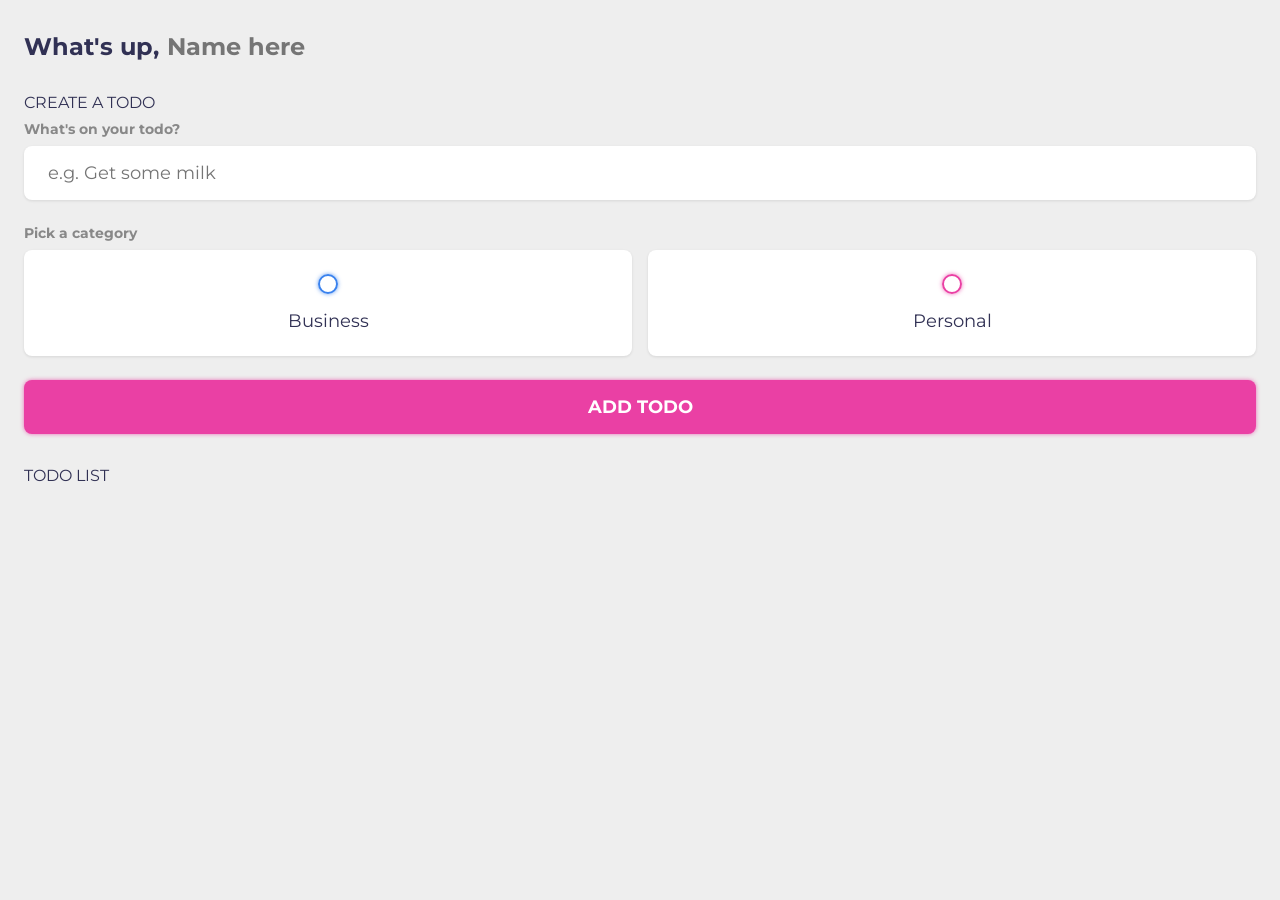
==== to-do list/index.html @ ca0c255d "Add files via upload" ====
<!DOCTYPE html>
<html lang="en">
<head>
	<meta charset="UTF-8" />
	<meta http-equiv="X-UA-Compatible" content="IE=edge" />
	<meta name="viewport" content="width=device-width, initial-scale=1.0" />
	<title>Todo List 2024 with LocalStorage</title>
	<!-- CSS Import -->
	<link rel="stylesheet" href="styles.css" />
	<!-- End of CSS Import -->
	<!-- Fonts -->
	<link rel="preconnect" href="https://fonts.googleapis.com">
	<link rel="preconnect" href="https://fonts.gstatic.com" crossorigin>
	<link href="https://fonts.googleapis.com/css2?family=Fira+Sans:ital,wght@0,400;0,700;0,900;1,400&family=Montserrat:ital,wght@0,400;0,700;0,900;1,400&display=swap" rel="stylesheet">
	<!-- End of Fonts -->
</head>
<body>
	<!-- App Wrapper -->
	<main class="app">
		<!-- Greeting -->
		<section class="greeting">
			<h2 class="title">
				What's up, <input type="text" id="name" placeholder="Name here" />
			</h2>
		</section>
		<!-- End of Greeting -->
		
		<!-- New Todo -->
		<section class="create-todo">
			<h3>CREATE A TODO</h3>
			<form id="new-todo-form">
				<h4>What's on your todo?</h4>
				<input 
					type="text" 
					placeholder="e.g. Get some milk"
					name="content"
					id="content" />
				
				<h4>Pick a category</h4>
				<div class="options">
					<label>
						<input type="radio" name="category" id="category1" value="business" /> 
						<span class="bubble business"></span>
						<div>Business</div>
					</label>
					<label>
						<input type="radio" name="category" id="category2" value="personal" />
						<span class="bubble personal"></span>
						<div>Personal</div>
					</label>
				</div>

				<input type="submit" value="Add todo" />
			</form>
		</section>
		<!-- End of New Todo -->

		<!-- Todo List -->
		<section class="todo-list">
			<h3>TODO LIST</h3>
			<div class="list" id="todo-list"></div>
		</section>
		<!-- End of Todo List -->

	</main>
	<!-- End of App Wrapper -->

	<!-- JS Import -->
	<script src="main.js"></script>
	<!-- End of JS Import -->
</body>
</html>
---- to-do list/styles.css ----
/* Variables */
:root {
	--primary: #EA40A4;
	--business: #3a82ee;
	--personal: var(--primary);
	--light: #EEE;
	--grey: #888;
	--dark: #313154;
	--danger: #ff5b57;

	--shadow: 0 1px 3px rgba(0, 0, 0, 0.1);

	--business-glow: 0px 0px 4px rgba(58, 130, 238, 0.75);
	--personal-glow: 0px 0px 4px rgba(234, 64, 164, 0.75);
}
/* End of Variables */

/* Resets */
* {
	margin: 0;
	padding: 0;
	box-sizing: border-box;
	font-family: 'montserrat', sans-serif;
}

input:not([type="radio"]):not([type="checkbox"]), button {
	appearance: none;
	border: none;
	outline: none;
	background: none;
	cursor: initial;
}
/* End of Resets */

body {
	background: var(--light);
	color: var(--dark);
}

section {
	margin-top: 2rem;
	margin-bottom: 2rem;
	padding-left: 1.5rem;
	padding-right: 1.5rem;
}

h3 {
	color: var(--dark);
	font-size: 1rem;
	font-weight: 400;
	margin-bottom: 0.5rem;
}

h4 {
	color: var(--grey);
	font-size: 0.875rem;
	font-weight: 700;
	margin-bottom: 0.5rem;
}

.greeting .title {
	display: flex;
}

.greeting .title input {
	margin-left: 0.5rem;
	flex: 1 1 0%;
	min-width: 0;
}

.greeting .title, 
.greeting .title input {
	color: var(--dark);
	font-size: 1.5rem;
	font-weight: 700;
}

.create-todo input[type="text"] {
	display: block;
	width: 100%;
	font-size: 1.125rem;
	padding: 1rem 1.5rem;
	color: var(--dark);
	background-color: #FFF;
	border-radius: 0.5rem;
	box-shadow: var(--shadow);
	margin-bottom: 1.5rem;
}

.create-todo .options {
	display: grid;
	grid-template-columns: repeat(2, 1fr);
	grid-gap: 1rem;
	margin-bottom: 1.5rem;
}

.create-todo .options label {
	display: flex;
	flex-direction: column;
	align-items: center;
	justify-content: center;
	background-color: #FFF;
	padding: 1.5rem;
	box-shadow: var(--shadow);
	border-radius: 0.5rem;
	cursor: pointer;
}

input[type="radio"],
input[type="checkbox"] {
	display: none;
}

.bubble {
	display: flex;
	align-items: center;
	justify-content: center;
	width: 20px;
	height: 20px;
	border-radius: 999px;
	border: 2px solid var(--business);
	box-shadow: var(--business-glow);
}

.bubble.personal {
	border-color: var(--personal);
	box-shadow: var(--personal-glow);
}

.bubble::after {
	content: '';
	display: block;
	opacity: 0;
	width: 0px;
	height: 0px;
	background-color: var(--business);
	box-shadow: var(--business-glow);
	border-radius: 999px;
	transition: 0.2s ease-in-out;
}

.bubble.personal::after {
	background-color: var(--personal);
	box-shadow: var(--personal-glow);
}

input:checked ~ .bubble::after {
	width: 10px;
	height: 10px;
	opacity: 1;
}

.create-todo .options label div {
	color: var(--dark);
	font-size: 1.125rem;
	margin-top: 1rem;
}

.create-todo input[type="submit"] {
	display: block;
	width: 100%;
	font-size: 1.125rem;
	padding: 1rem 1.5rem;
	color: #FFF;
	font-weight: 700;
	text-transform: uppercase;
	background-color: var(--primary);
	box-shadow: var(--personal-glow);
	border-radius: 0.5rem;
	cursor: pointer;
	transition: 0.2s ease-out;
}

.create-todo input[type="submit"]:hover {
	opacity: 0.75;
}

.todo-list .list {
	margin: 1rem 0;
}

.todo-list .todo-item {
	display: flex;
	align-items: center;
	background-color: #FFF;
	padding: 1rem;
	border-radius: 0.5rem;
	box-shadow: var(--shadow);
	margin-bottom: 1rem;
}

.todo-item label {
	display: block;
	margin-right: 1rem;
	cursor: pointer;
}

.todo-item .todo-content {
	flex: 1 1 0%;
}

.todo-item .todo-content input {
	color: var(--dark);
	font-size: 1.125rem;
}

.todo-item .actions {
	display: flex;
	align-items: center;
}

.todo-item .actions button {
	display: block;
	padding: 0.5rem;
	border-radius: 0.25rem;
	color: #FFF;
	cursor: pointer;
	transition: 0.2s ease-in-out;
}

.todo-item .actions button:hover {
	opacity: 0.75;
}

.todo-item .actions .edit {
	margin-right: 0.5rem;
	background-color: var(--primary);
}

.todo-item .actions .delete {
	background-color: var(--danger);
}

.todo-item.done .todo-content input {
	text-decoration: line-through;
	color: var(--grey);
}
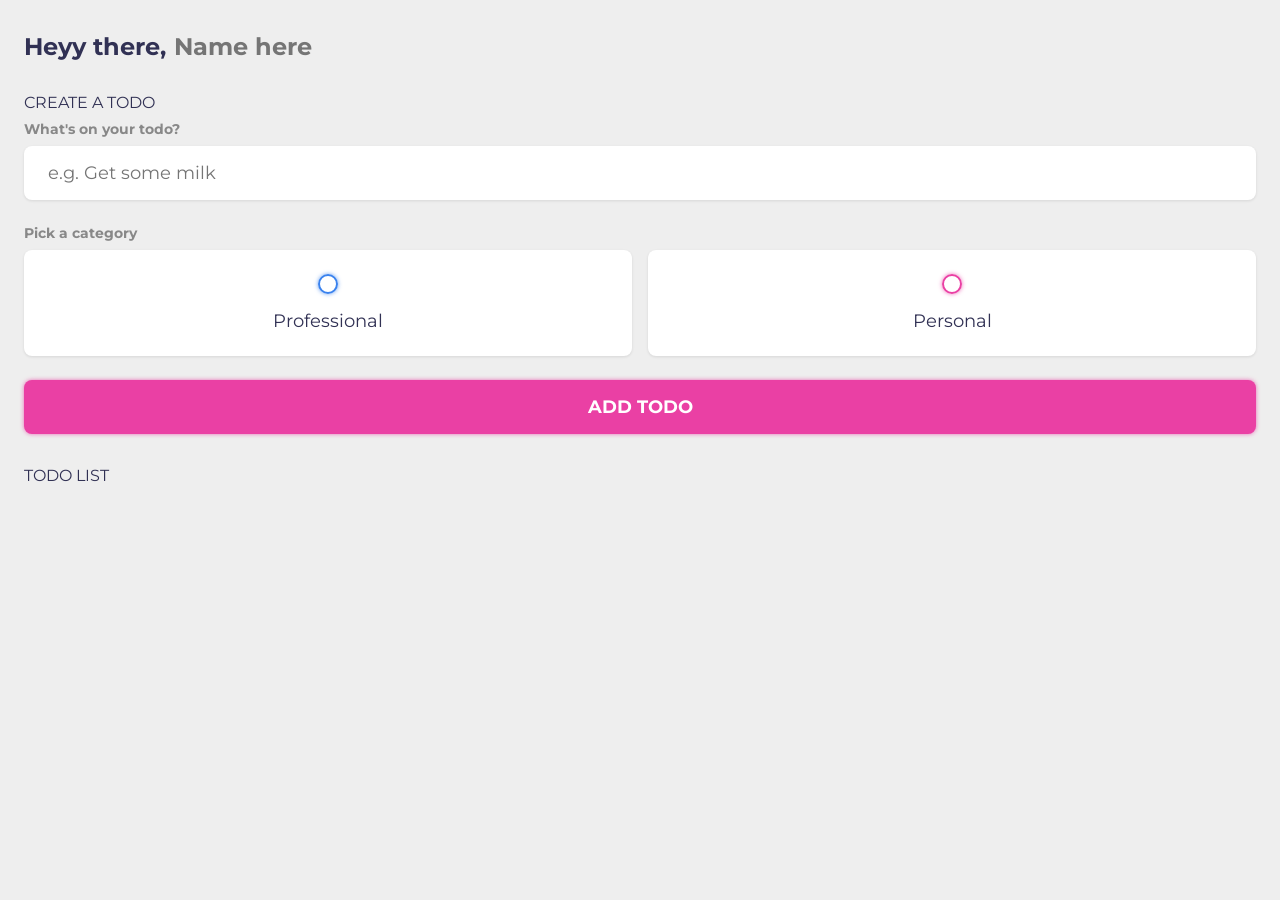
==== commit bc9a52b4: "Update index.html" ====
--- a/to-do list/index.html
+++ b/to-do list/index.html
@@ -4,7 +4,7 @@
 	<meta charset="UTF-8" />
 	<meta http-equiv="X-UA-Compatible" content="IE=edge" />
 	<meta name="viewport" content="width=device-width, initial-scale=1.0" />
-	<title>Todo List 2024 with LocalStorage</title>
+	<title>Todo List with LocalStorage</title>
 	<!-- CSS Import -->
 	<link rel="stylesheet" href="styles.css" />
 	<!-- End of CSS Import -->
@@ -20,7 +20,7 @@
 		<!-- Greeting -->
 		<section class="greeting">
 			<h2 class="title">
-				What's up, <input type="text" id="name" placeholder="Name here" />
+				Heyy there, <input type="text" id="name" placeholder="Name here" />
 			</h2>
 		</section>
 		<!-- End of Greeting -->
@@ -41,7 +41,7 @@
 					<label>
 						<input type="radio" name="category" id="category1" value="business" /> 
 						<span class="bubble business"></span>
-						<div>Business</div>
+						<div>Professional</div>
 					</label>
 					<label>
 						<input type="radio" name="category" id="category2" value="personal" />
@@ -69,4 +69,4 @@
 	<script src="main.js"></script>
 	<!-- End of JS Import -->
 </body>
-</html>+</html>
